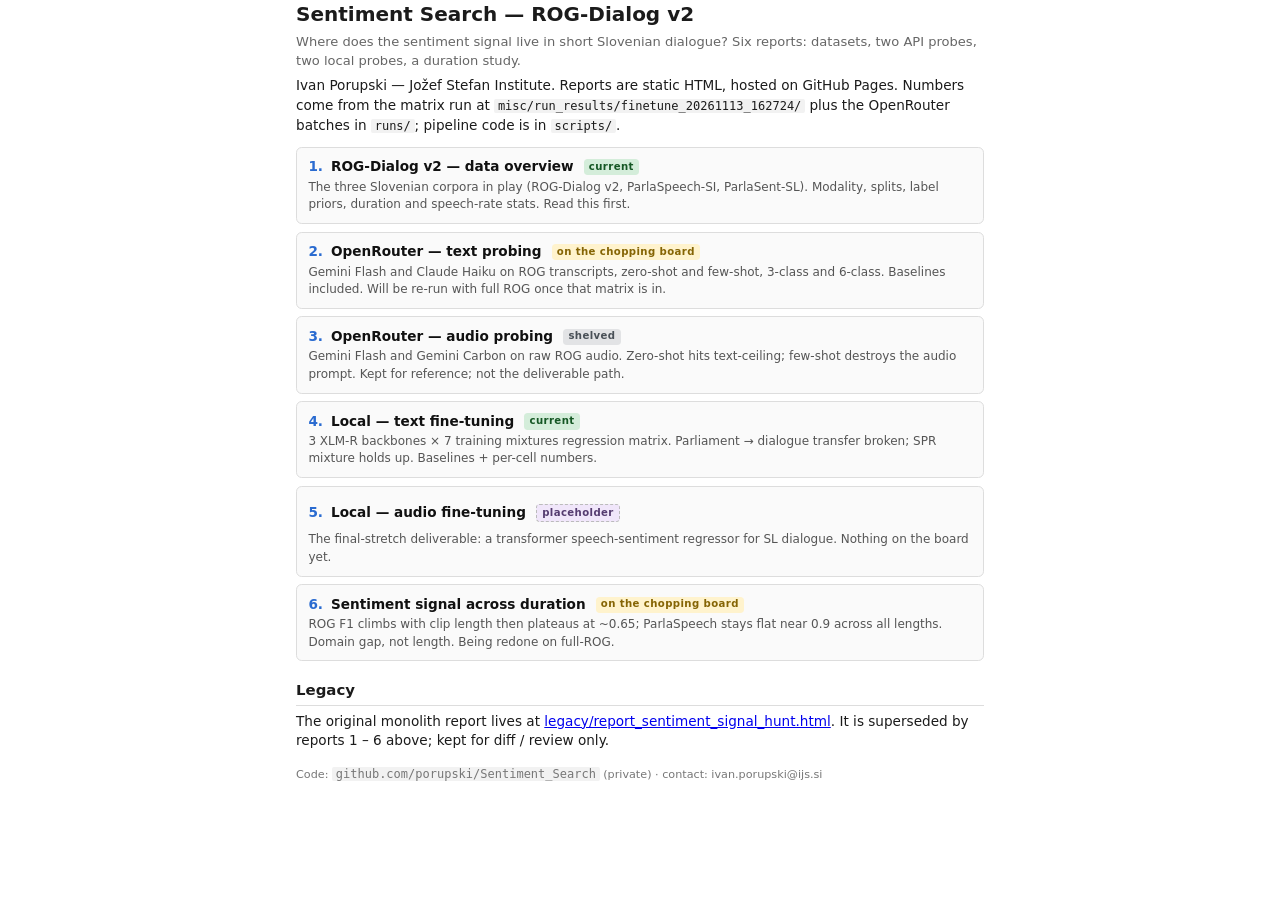
==== docs/index.html @ 240d2a20 "Refactored report into sub-htmls. To be updated as I go." ====
<!doctype html>
<html lang="en">
<head>
<meta charset="utf-8">
<title>Sentiment Search — ROG-Dialog v2 · index</title>
<link rel="stylesheet" href="styles.css">
</head>
<body>

<h1>Sentiment Search — ROG-Dialog v2
  <span class="sub">Where does the sentiment signal live in short Slovenian dialogue?
  Six reports: datasets, two API probes, two local probes, a duration study.</span>
</h1>

<p>Ivan Porupski — Jožef Stefan Institute. Reports are static HTML, hosted on GitHub
Pages. Numbers come from the matrix run at
<code>misc/run_results/finetune_20261113_162724/</code> plus the OpenRouter batches
in <code>runs/</code>; pipeline code is in <code>scripts/</code>.</p>

<div class="report-list">

  <a class="r-card" href="1_rog_dia_v2_data_overview.html">
    <div><span class="r-num">1.</span><span class="r-title">ROG-Dialog v2 — data overview</span>
      <span class="r-tag active">current</span></div>
    <div class="r-gloss">The three Slovenian corpora in play (ROG-Dialog v2, ParlaSpeech-SI, ParlaSent-SL).
      Modality, splits, label priors, duration and speech-rate stats. Read this first.</div>
  </a>

  <a class="r-card" href="2_open_router_probing_text.html">
    <div><span class="r-num">2.</span><span class="r-title">OpenRouter — text probing</span>
      <span class="r-tag chopblock">on the chopping board</span></div>
    <div class="r-gloss">Gemini Flash and Claude Haiku on ROG transcripts, zero-shot and few-shot,
      3-class and 6-class. Baselines included. Will be re-run with full ROG once that matrix is in.</div>
  </a>

  <a class="r-card" href="3_open_router_probing_audio.html">
    <div><span class="r-num">3.</span><span class="r-title">OpenRouter — audio probing</span>
      <span class="r-tag shelved">shelved</span></div>
    <div class="r-gloss">Gemini Flash and Gemini Carbon on raw ROG audio. Zero-shot hits text-ceiling;
      few-shot destroys the audio prompt. Kept for reference; not the deliverable path.</div>
  </a>

  <a class="r-card" href="4_local_text_probing_finetuning.html">
    <div><span class="r-num">4.</span><span class="r-title">Local — text fine-tuning</span>
      <span class="r-tag active">current</span></div>
    <div class="r-gloss">3 XLM-R backbones × 7 training mixtures regression matrix. Parliament → dialogue
      transfer broken; SPR mixture holds up. Baselines + per-cell numbers.</div>
  </a>

  <a class="r-card" href="5_local_audio_probing_finetuning.html">
    <div><span class="r-num">5.</span><span class="r-title">Local — audio fine-tuning</span>
      <span class="r-tag placeholder">placeholder</span></div>
    <div class="r-gloss">The final-stretch deliverable: a transformer speech-sentiment regressor for
      SL dialogue. Nothing on the board yet.</div>
  </a>

  <a class="r-card" href="6_sentiment_signal_in_duration.html">
    <div><span class="r-num">6.</span><span class="r-title">Sentiment signal across duration</span>
      <span class="r-tag chopblock">on the chopping board</span></div>
    <div class="r-gloss">ROG F1 climbs with clip length then plateaus at ~0.65; ParlaSpeech stays
      flat near 0.9 across all lengths. Domain gap, not length. Being redone on full-ROG.</div>
  </a>

</div>

<h2>Legacy</h2>
<p>The original monolith report lives at
<a href="legacy/report_sentiment_signal_hunt.html">legacy/report_sentiment_signal_hunt.html</a>.
It is superseded by reports 1 – 6 above; kept for diff / review only.</p>

<footer>
Code: <code>github.com/porupski/Sentiment_Search</code>
(private) · contact: ivan.porupski@ijs.si
</footer>

</body>
</html>
---- docs/styles.css ----
/* Shared style for the Sentiment-Search docs set.
   One sheet covers index.html plus the numbered report pages. */

@page { size: A4 portrait; margin: 14mm; }

html, body {
    font-family: "Inter", system-ui, -apple-system, Segoe UI, Roboto, sans-serif;
    color: #1b1b1b; background: #fff;
}
body {
    max-width: 182mm; margin: 0 auto; padding: 0 6mm;
    font-size: 10.2pt; line-height: 1.45;
}

h1 { font-size: 15pt; margin: 0 0 1mm 0; font-weight: 650; }
h1 .sub {
    display: block; font-weight: 400; color: #666; font-size: 9.8pt;
    margin-top: 1mm;
}
h2 {
    font-size: 11.2pt; margin: 5mm 0 1.5mm 0;
    padding-bottom: 0.8mm; border-bottom: 1px solid #ddd; font-weight: 600;
}
h3 { font-size: 10.4pt; margin: 3mm 0 1mm 0; font-weight: 600; }

p { margin: 1.5mm 0; }
.finding { font-size: 10.4pt; margin-bottom: 1.5mm; }
.finding strong { color: #111; }

/* Report-set nav bar (top of every split report, plus index) */
.report-nav {
    display: flex; flex-wrap: wrap; gap: 0.8mm 2.4mm;
    font-size: 9pt; color: #555;
    padding: 1.6mm 0 2mm 0; border-bottom: 1px solid #eee;
    margin-bottom: 3mm;
}
.report-nav a { color: #2a6bd0; text-decoration: none; }
.report-nav a:hover { text-decoration: underline; }
.report-nav .current { color: #111; font-weight: 600; }
.report-nav .brand { font-weight: 700; color: #111; margin-right: 1mm; }
.report-nav .sep { color: #bbb; }

/* Tables — visible + pretty. */
table {
    border-collapse: separate; border-spacing: 0;
    width: 100%; font-size: 8.8pt; margin: 1.5mm 0 2mm 0;
    border-radius: 1.5mm; overflow: hidden;
    box-shadow: 0 0.3mm 1.2mm rgba(0,0,0,0.08);
}
thead th {
    background: #2b3645; color: #fff; font-weight: 600;
    padding: 1.6mm 1.6mm; text-align: center;
    border: none; font-size: 8.6pt;
    letter-spacing: 0.02em;
}
thead th.l { text-align: left; }
tbody td {
    padding: 1.3mm 1.6mm; text-align: center;
    border-bottom: 1px solid #ececec;
    border-right: 1px solid #ececec;
}
tbody tr:last-child td { border-bottom: none; }
tbody td:last-child { border-right: none; }
td.l { text-align: left; }
td.model { font-weight: 500; }

/* Heatmap cell colours (background intensity reflects F1). */
.win  { background: #74c69d; font-weight: 700; color: #0a2e1c; }
.good { background: #b7e4c7; }
.mid  { background: #ffe066; }
.meh  { background: #ffb37a; }
.bad  { background: #ff8f8f; }
.warn { background: #ffe5d9; }
.flag { color: #a80000; font-weight: 600; }
tr.baseline td { background: #f4f4f4; color: #555; font-style: italic; }
tr.baseline td.l { color: #333; }
tr.ceiling td { background: #e9f1fc; color: #194a28; font-weight: 600; }
tr.ceiling td.l { color: #111; }

details { margin: 1mm 0 2mm 0; padding: 0; }
details summary {
    cursor: pointer; color: #555; font-size: 9pt;
    padding: 0.6mm 0; user-select: none; list-style: none;
}
details summary::before { content: "▸ "; color: #888; }
details[open] summary::before { content: "▾ "; color: #888; }
details > div.body {
    padding: 1.5mm 0 1mm 4mm; border-left: 2px solid #eee;
    margin-left: 1mm; font-size: 9.3pt; line-height: 1.4;
}
ul { margin: 1.5mm 0; padding-left: 5.5mm; }
li { margin: 1.2mm 0; }
li strong { color: #111; }

/* Dataset cards — three side by side. */
.dataset-grid {
    display: grid; grid-template-columns: 1fr 1fr 1fr;
    gap: 3mm; margin: 2mm 0 3mm 0;
}
.dcard {
    border: 1px solid #d5d5d5; border-radius: 1.5mm;
    padding: 2.5mm 3mm; font-size: 8.8pt; line-height: 1.4;
    background: #fafafa;
}
.dcard h3 {
    font-size: 9.6pt; margin: 0 0 1.5mm 0; font-weight: 600;
    color: #1b1b1b; padding-bottom: 1mm;
    border-bottom: 1px solid #ddd;
}
.dcard h3 .dtag {
    display: inline-block; font-size: 7.6pt; font-weight: 500;
    color: #555; background: #e5e5e5; padding: 0.2mm 1.4mm;
    border-radius: 1mm; margin-left: 1.2mm; vertical-align: middle;
}
/* Modality chips — AUDIO + TEXT banner on each dataset card. */
.modality {
    display: inline-flex; gap: 1mm; margin-bottom: 1.5mm;
}
.modality .m {
    font-size: 7.6pt; font-weight: 700; letter-spacing: 0.04em;
    padding: 0.4mm 1.6mm; border-radius: 1mm;
    color: #fff;
}
.modality .m.audio { background: #c86b2a; }
.modality .m.text  { background: #3a7bbd; }
.modality .m.off   { background: #ccc; color: #666; }

.dcard ul { margin: 0; padding-left: 4mm; }
.dcard li { margin: 0.9mm 0; }
.dcard .kv { color: #555; font-size: 8.4pt; }
.dcard .kv b { color: #1b1b1b; font-weight: 600; }

.deliverable {
    background: #e9f1fc; border-left: 3px solid #2a6bd0;
    padding: 2.2mm 3mm; margin: 2mm 0 2mm 0; font-size: 10.2pt;
    border-radius: 1mm;
}
.hedge {
    background: #fff8e8; border-left: 3px solid #d08b1a;
    padding: 2.2mm 3mm; margin: 1.5mm 0; font-size: 9.8pt;
    border-radius: 1mm;
}
.conclusion {
    background: #eef7ec; border-left: 3px solid #2e8b4d;
    padding: 2.4mm 3mm; margin: 2mm 0 2mm 0; font-size: 10.2pt;
    border-radius: 1mm;
}
.conclusion strong { color: #194a28; }
.placeholder {
    background: #f6f6f6; border: 1px dashed #bbb;
    padding: 4mm 5mm; margin: 2mm 0; border-radius: 2mm;
    color: #555; font-size: 10pt;
}
.placeholder strong { color: #111; }
footer { margin-top: 4mm; color: #777; font-size: 8.4pt; padding-bottom: 6mm; }
code {
    font-family: "JetBrains Mono", Menlo, Consolas, monospace;
    background: #f2f2f2; padding: 0 1mm; font-size: 9pt; border-radius: 0.5mm;
}

/* Index page — report cards. */
.report-list {
    display: grid; grid-template-columns: 1fr; gap: 2mm;
    margin: 3mm 0;
}
.report-list a.r-card {
    display: block; padding: 2.5mm 3mm;
    border: 1px solid #ddd; border-radius: 1.5mm;
    background: #fafafa; text-decoration: none; color: inherit;
}
.report-list a.r-card:hover { background: #f1f5fa; border-color: #2a6bd0; }
.report-list .r-num {
    display: inline-block; width: 6mm; font-weight: 700; color: #2a6bd0;
}
.report-list .r-title { font-weight: 600; color: #111; }
.report-list .r-gloss { color: #555; font-size: 9pt; margin-top: 0.5mm; }
.report-list .r-tag {
    display: inline-block; font-size: 7.6pt; font-weight: 600;
    padding: 0.2mm 1.4mm; border-radius: 1mm; margin-left: 1.5mm;
    vertical-align: middle; letter-spacing: 0.04em;
}
.r-tag.active   { background: #d4edda; color: #155724; }
.r-tag.chopblock{ background: #fff3cd; color: #856404; }
.r-tag.shelved  { background: #e2e3e5; color: #495057; }
.r-tag.placeholder { background: #f0e6fa; color: #553c70; }

img.figure {
    display: block; max-width: 100%; height: auto;
    margin: 2mm auto 1mm auto;
    border: 1px solid #eee; border-radius: 1.5mm;
}
figcaption {
    text-align: center; color: #666; font-size: 8.6pt;
    margin: 0 0 2mm 0;
}
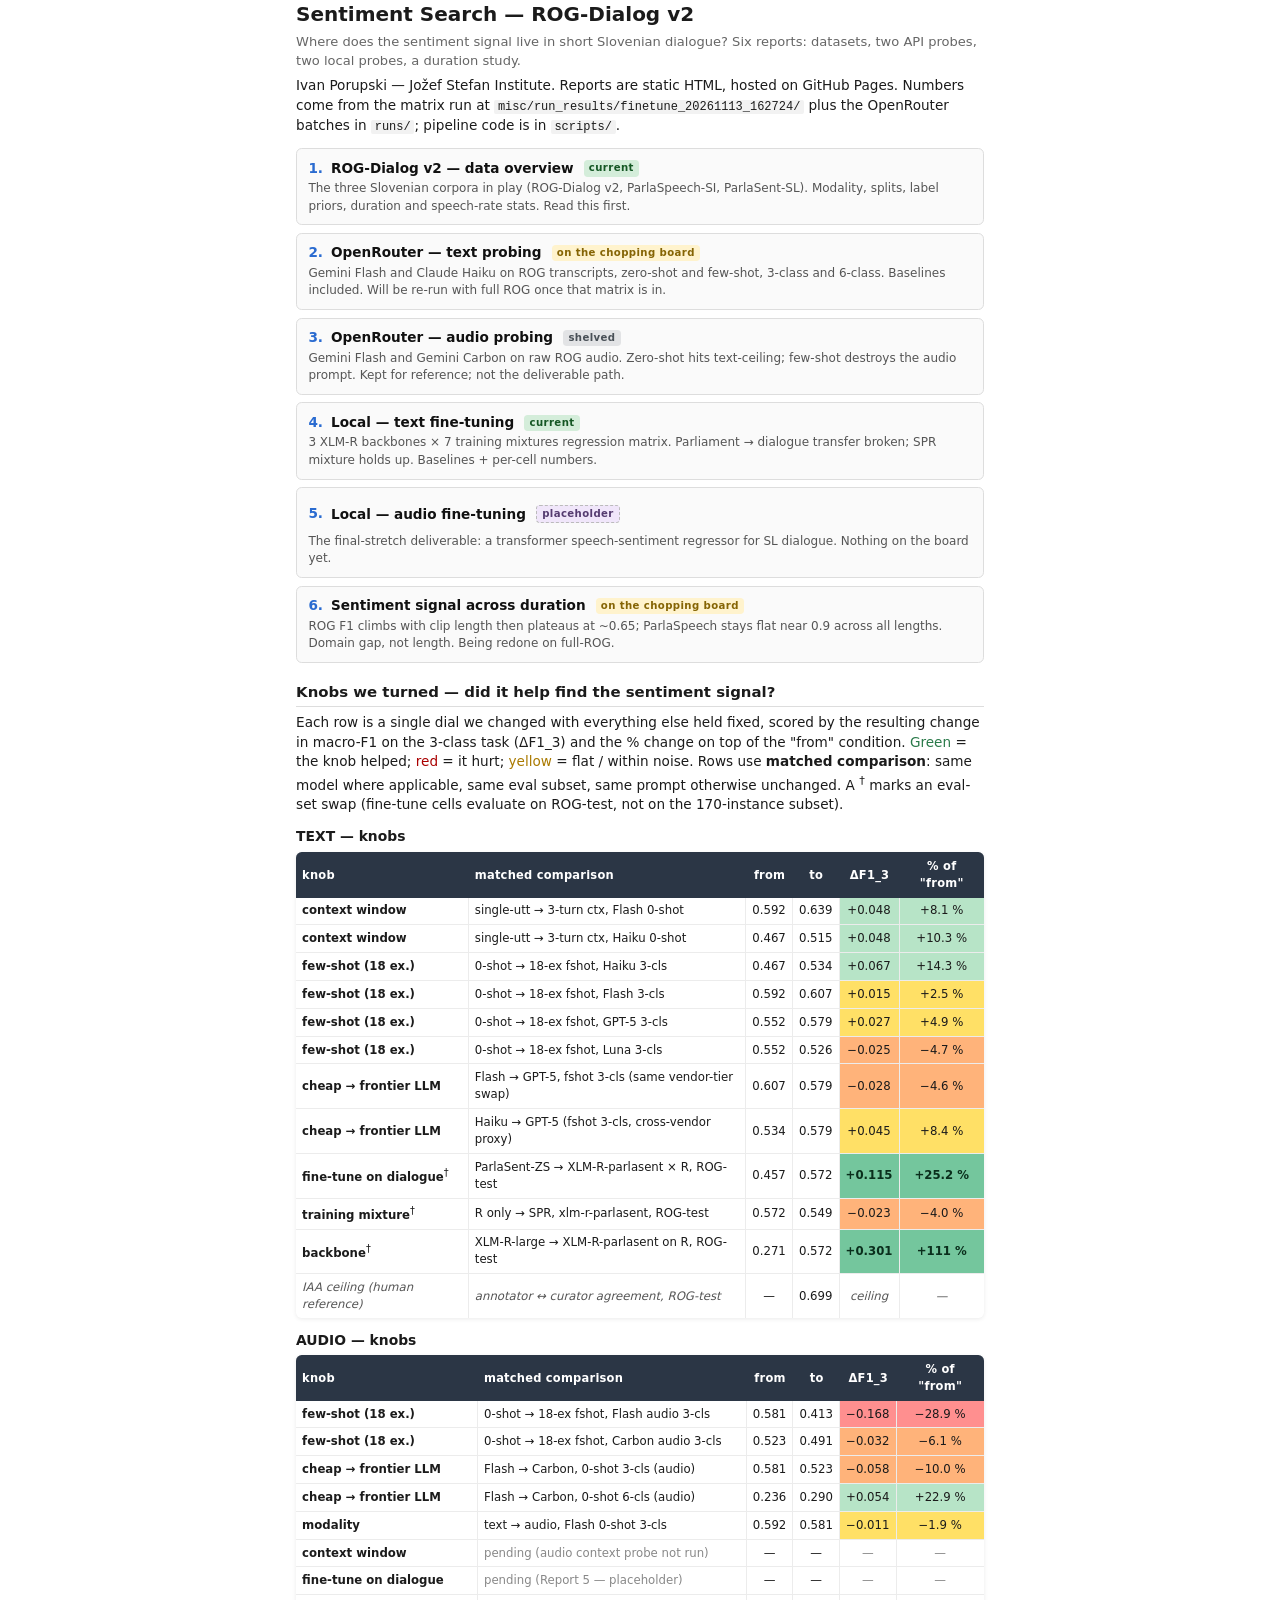
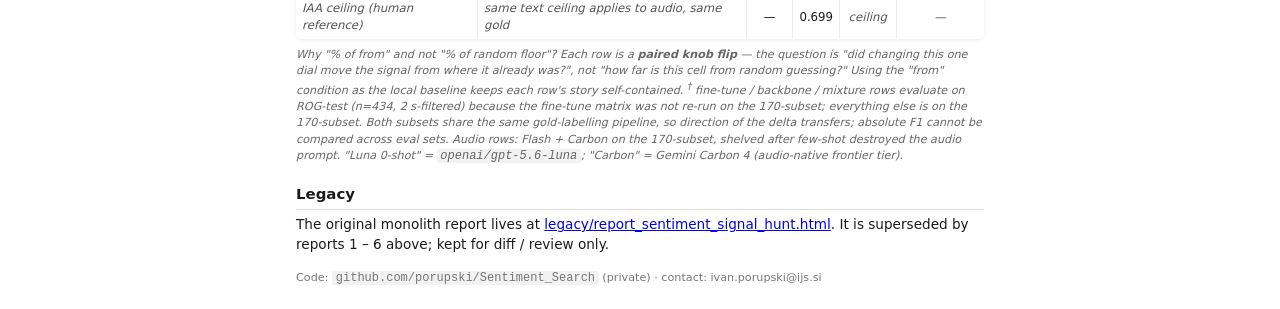
==== commit 6df173f5: "Updated with new context results" ====
--- a/docs/index.html
+++ b/docs/index.html
@@ -63,6 +63,66 @@
 
 </div>
 
+<h2>Knobs we turned — did it help find the sentiment signal?</h2>
+
+<p>Each row is a single dial we changed with everything else held fixed, scored by the resulting change
+in macro-F1 on the 3-class task (ΔF1_3) and the % change on top of the "from" condition.
+<span style="color:#2a7a4a">Green</span> = the knob helped;
+<span style="color:#a00">red</span> = it hurt;
+<span style="color:#aa7a00">yellow</span> = flat / within noise.
+Rows use <strong>matched comparison</strong>: same model where applicable, same eval subset,
+same prompt otherwise unchanged. A <sup>†</sup> marks an eval-set swap (fine-tune cells evaluate
+on ROG-test, not on the 170-instance subset).</p>
+
+<h3>TEXT — knobs</h3>
+<table>
+  <thead>
+    <tr><th class="l">knob</th><th class="l">matched comparison</th><th>from</th><th>to</th><th>ΔF1_3</th><th>% of "from"</th></tr>
+  </thead>
+  <tbody>
+    <tr><td class="l"><strong>context window</strong></td><td class="l">single-utt → 3-turn ctx, Flash 0-shot</td><td>0.592</td><td>0.639</td><td class="good">+0.048</td><td class="good">+8.1 %</td></tr>
+    <tr><td class="l"><strong>context window</strong></td><td class="l">single-utt → 3-turn ctx, Haiku 0-shot</td><td>0.467</td><td>0.515</td><td class="good">+0.048</td><td class="good">+10.3 %</td></tr>
+    <tr><td class="l"><strong>few-shot (18 ex.)</strong></td><td class="l">0-shot → 18-ex fshot, Haiku 3-cls</td><td>0.467</td><td>0.534</td><td class="good">+0.067</td><td class="good">+14.3 %</td></tr>
+    <tr><td class="l"><strong>few-shot (18 ex.)</strong></td><td class="l">0-shot → 18-ex fshot, Flash 3-cls</td><td>0.592</td><td>0.607</td><td class="mid">+0.015</td><td class="mid">+2.5 %</td></tr>
+    <tr><td class="l"><strong>few-shot (18 ex.)</strong></td><td class="l">0-shot → 18-ex fshot, GPT-5 3-cls</td><td>0.552</td><td>0.579</td><td class="mid">+0.027</td><td class="mid">+4.9 %</td></tr>
+    <tr><td class="l"><strong>few-shot (18 ex.)</strong></td><td class="l">0-shot → 18-ex fshot, Luna 3-cls</td><td>0.552</td><td>0.526</td><td class="meh">−0.025</td><td class="meh">−4.7 %</td></tr>
+    <tr><td class="l"><strong>cheap → frontier LLM</strong></td><td class="l">Flash → GPT-5, fshot 3-cls (same vendor-tier swap)</td><td>0.607</td><td>0.579</td><td class="meh">−0.028</td><td class="meh">−4.6 %</td></tr>
+    <tr><td class="l"><strong>cheap → frontier LLM</strong></td><td class="l">Haiku → GPT-5 (fshot 3-cls, cross-vendor proxy)</td><td>0.534</td><td>0.579</td><td class="mid">+0.045</td><td class="mid">+8.4 %</td></tr>
+    <tr><td class="l"><strong>fine-tune on dialogue</strong><sup>†</sup></td><td class="l">ParlaSent-ZS → XLM-R-parlasent × R, ROG-test</td><td>0.457</td><td>0.572</td><td class="win">+0.115</td><td class="win">+25.2 %</td></tr>
+    <tr><td class="l"><strong>training mixture</strong><sup>†</sup></td><td class="l">R only → SPR, xlm-r-parlasent, ROG-test</td><td>0.572</td><td>0.549</td><td class="meh">−0.023</td><td class="meh">−4.0 %</td></tr>
+    <tr><td class="l"><strong>backbone</strong><sup>†</sup></td><td class="l">XLM-R-large → XLM-R-parlasent on R, ROG-test</td><td>0.271</td><td>0.572</td><td class="win">+0.301</td><td class="win">+111 %</td></tr>
+    <tr><td class="l" style="color:#555;"><em>IAA ceiling (human reference)</em></td><td class="l" style="color:#555;"><em>annotator ↔ curator agreement, ROG-test</em></td><td>—</td><td>0.699</td><td style="color:#555;"><em>ceiling</em></td><td style="color:#555;"><em>—</em></td></tr>
+  </tbody>
+</table>
+
+<h3>AUDIO — knobs</h3>
+<table>
+  <thead>
+    <tr><th class="l">knob</th><th class="l">matched comparison</th><th>from</th><th>to</th><th>ΔF1_3</th><th>% of "from"</th></tr>
+  </thead>
+  <tbody>
+    <tr><td class="l"><strong>few-shot (18 ex.)</strong></td><td class="l">0-shot → 18-ex fshot, Flash audio 3-cls</td><td>0.581</td><td>0.413</td><td class="bad">−0.168</td><td class="bad">−28.9 %</td></tr>
+    <tr><td class="l"><strong>few-shot (18 ex.)</strong></td><td class="l">0-shot → 18-ex fshot, Carbon audio 3-cls</td><td>0.523</td><td>0.491</td><td class="meh">−0.032</td><td class="meh">−6.1 %</td></tr>
+    <tr><td class="l"><strong>cheap → frontier LLM</strong></td><td class="l">Flash → Carbon, 0-shot 3-cls (audio)</td><td>0.581</td><td>0.523</td><td class="meh">−0.058</td><td class="meh">−10.0 %</td></tr>
+    <tr><td class="l"><strong>cheap → frontier LLM</strong></td><td class="l">Flash → Carbon, 0-shot 6-cls (audio)</td><td>0.236</td><td>0.290</td><td class="good">+0.054</td><td class="good">+22.9 %</td></tr>
+    <tr><td class="l"><strong>modality</strong></td><td class="l">text → audio, Flash 0-shot 3-cls</td><td>0.592</td><td>0.581</td><td class="mid">−0.011</td><td class="mid">−1.9 %</td></tr>
+    <tr><td class="l"><strong>context window</strong></td><td class="l" style="color:#888;">pending (audio context probe not run)</td><td>—</td><td>—</td><td style="color:#888;">—</td><td style="color:#888;">—</td></tr>
+    <tr><td class="l"><strong>fine-tune on dialogue</strong></td><td class="l" style="color:#888;">pending (Report 5 — placeholder)</td><td>—</td><td>—</td><td style="color:#888;">—</td><td style="color:#888;">—</td></tr>
+    <tr><td class="l" style="color:#555;"><em>IAA ceiling (human reference)</em></td><td class="l" style="color:#555;"><em>same text ceiling applies to audio, same gold</em></td><td>—</td><td>0.699</td><td style="color:#555;"><em>ceiling</em></td><td style="color:#555;"><em>—</em></td></tr>
+  </tbody>
+</table>
+
+<p style="font-size:8.4pt; color:#666;"><em>Why "% of from" and not "% of random floor"? Each row is a
+<strong>paired knob flip</strong> — the question is "did changing this one dial move the signal from where
+it already was?", not "how far is this cell from random guessing?" Using the "from" condition as the
+local baseline keeps each row's story self-contained.
+<sup>†</sup> fine-tune / backbone / mixture rows evaluate on ROG-test (n=434, 2 s-filtered) because
+the fine-tune matrix was not re-run on the 170-subset; everything else is on the 170-subset. Both
+subsets share the same gold-labelling pipeline, so direction of the delta transfers; absolute F1
+cannot be compared across eval sets.
+Audio rows: Flash + Carbon on the 170-subset, shelved after few-shot destroyed the audio prompt.
+"Luna 0-shot" = <code>openai/gpt-5.6-luna</code>; "Carbon" = Gemini Carbon 4 (audio-native frontier tier).</em></p>
+
 <h2>Legacy</h2>
 <p>The original monolith report lives at
 <a href="legacy/report_sentiment_signal_hunt.html">legacy/report_sentiment_signal_hunt.html</a>.
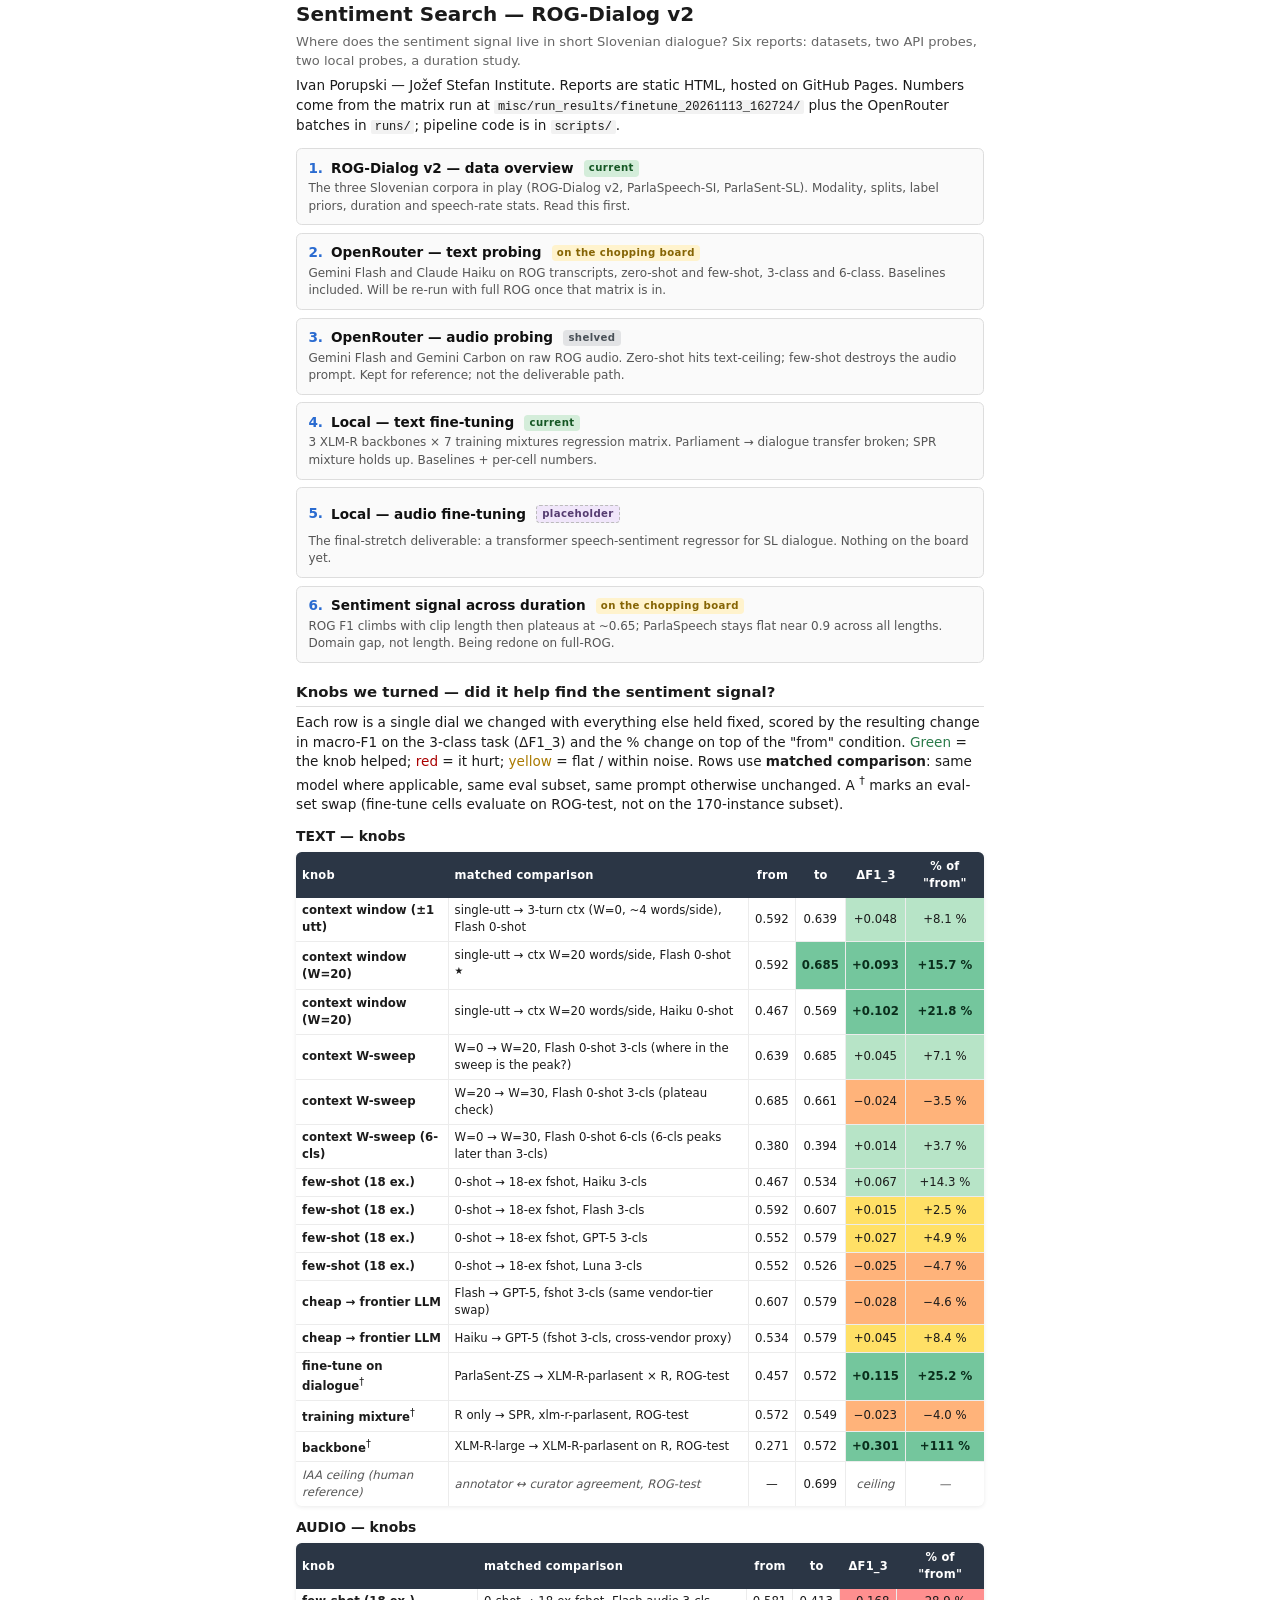
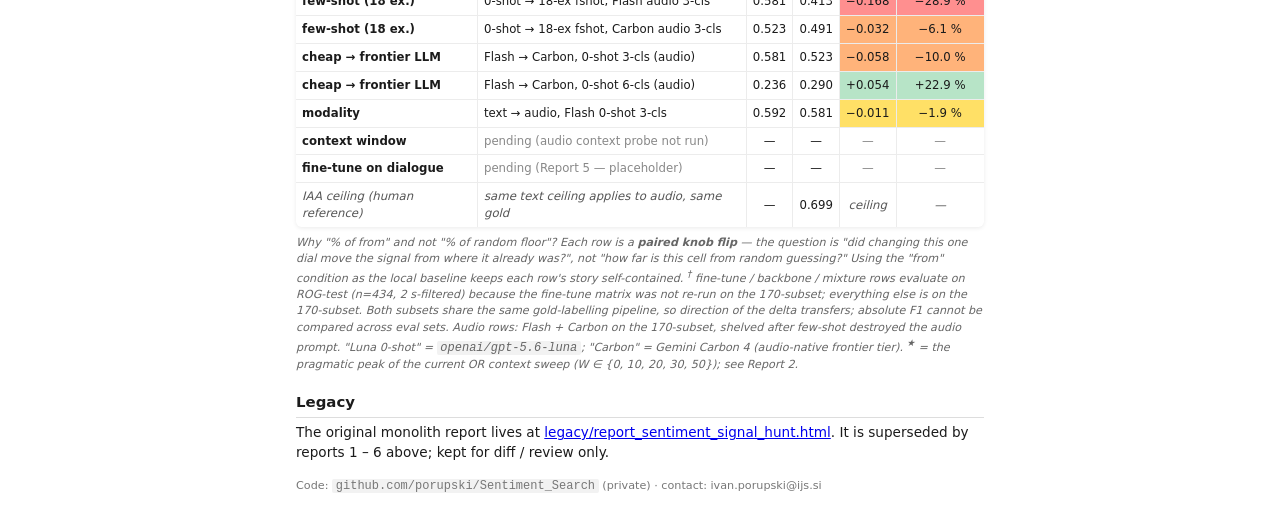
==== commit 0a431e05: "ROG dia (170 subset) done with context (CTX)." ====
--- a/docs/index.html
+++ b/docs/index.html
@@ -80,8 +80,12 @@
     <tr><th class="l">knob</th><th class="l">matched comparison</th><th>from</th><th>to</th><th>ΔF1_3</th><th>% of "from"</th></tr>
   </thead>
   <tbody>
-    <tr><td class="l"><strong>context window</strong></td><td class="l">single-utt → 3-turn ctx, Flash 0-shot</td><td>0.592</td><td>0.639</td><td class="good">+0.048</td><td class="good">+8.1 %</td></tr>
-    <tr><td class="l"><strong>context window</strong></td><td class="l">single-utt → 3-turn ctx, Haiku 0-shot</td><td>0.467</td><td>0.515</td><td class="good">+0.048</td><td class="good">+10.3 %</td></tr>
+    <tr><td class="l"><strong>context window (±1 utt)</strong></td><td class="l">single-utt → 3-turn ctx (W=0, ~4 words/side), Flash 0-shot</td><td>0.592</td><td>0.639</td><td class="good">+0.048</td><td class="good">+8.1 %</td></tr>
+    <tr><td class="l"><strong>context window (W=20)</strong></td><td class="l">single-utt → ctx W=20 words/side, Flash 0-shot <sup>★</sup></td><td>0.592</td><td class="win">0.685</td><td class="win">+0.093</td><td class="win">+15.7 %</td></tr>
+    <tr><td class="l"><strong>context window (W=20)</strong></td><td class="l">single-utt → ctx W=20 words/side, Haiku 0-shot</td><td>0.467</td><td>0.569</td><td class="win">+0.102</td><td class="win">+21.8 %</td></tr>
+    <tr><td class="l"><strong>context W-sweep</strong></td><td class="l">W=0 → W=20, Flash 0-shot 3-cls (where in the sweep is the peak?)</td><td>0.639</td><td>0.685</td><td class="good">+0.045</td><td class="good">+7.1 %</td></tr>
+    <tr><td class="l"><strong>context W-sweep</strong></td><td class="l">W=20 → W=30, Flash 0-shot 3-cls (plateau check)</td><td>0.685</td><td>0.661</td><td class="meh">−0.024</td><td class="meh">−3.5 %</td></tr>
+    <tr><td class="l"><strong>context W-sweep (6-cls)</strong></td><td class="l">W=0 → W=30, Flash 0-shot 6-cls (6-cls peaks later than 3-cls)</td><td>0.380</td><td>0.394</td><td class="good">+0.014</td><td class="good">+3.7 %</td></tr>
     <tr><td class="l"><strong>few-shot (18 ex.)</strong></td><td class="l">0-shot → 18-ex fshot, Haiku 3-cls</td><td>0.467</td><td>0.534</td><td class="good">+0.067</td><td class="good">+14.3 %</td></tr>
     <tr><td class="l"><strong>few-shot (18 ex.)</strong></td><td class="l">0-shot → 18-ex fshot, Flash 3-cls</td><td>0.592</td><td>0.607</td><td class="mid">+0.015</td><td class="mid">+2.5 %</td></tr>
     <tr><td class="l"><strong>few-shot (18 ex.)</strong></td><td class="l">0-shot → 18-ex fshot, GPT-5 3-cls</td><td>0.552</td><td>0.579</td><td class="mid">+0.027</td><td class="mid">+4.9 %</td></tr>
@@ -121,7 +125,8 @@
 subsets share the same gold-labelling pipeline, so direction of the delta transfers; absolute F1
 cannot be compared across eval sets.
 Audio rows: Flash + Carbon on the 170-subset, shelved after few-shot destroyed the audio prompt.
-"Luna 0-shot" = <code>openai/gpt-5.6-luna</code>; "Carbon" = Gemini Carbon 4 (audio-native frontier tier).</em></p>
+"Luna 0-shot" = <code>openai/gpt-5.6-luna</code>; "Carbon" = Gemini Carbon 4 (audio-native frontier tier).
+<sup>★</sup> = the pragmatic peak of the current OR context sweep (W ∈ {0, 10, 20, 30, 50}); see Report 2.</em></p>
 
 <h2>Legacy</h2>
 <p>The original monolith report lives at
--- a/docs/styles.css
+++ b/docs/styles.css
@@ -146,6 +146,17 @@
     border-radius: 1mm;
 }
 .conclusion strong { color: #194a28; }
+/* Short per-test wrap-up — the "did this knob help find the sentiment signal?" one-liner. */
+.init-concl {
+    background: #eef7ec; border-left: 3px solid #2e8b4d;
+    padding: 1.4mm 2.6mm; margin: 1.2mm 0 2mm 0; font-size: 9.6pt;
+    border-radius: 1mm; line-height: 1.35;
+}
+.init-concl strong { color: #194a28; letter-spacing: 0.02em; }
+.init-concl.neg { background: #fbecea; border-left-color: #a03a2a; }
+.init-concl.neg strong { color: #6b2414; }
+.init-concl.flat { background: #fdf7e2; border-left-color: #c89020; }
+.init-concl.flat strong { color: #6a4a08; }
 .placeholder {
     background: #f6f6f6; border: 1px dashed #bbb;
     padding: 4mm 5mm; margin: 2mm 0; border-radius: 2mm;
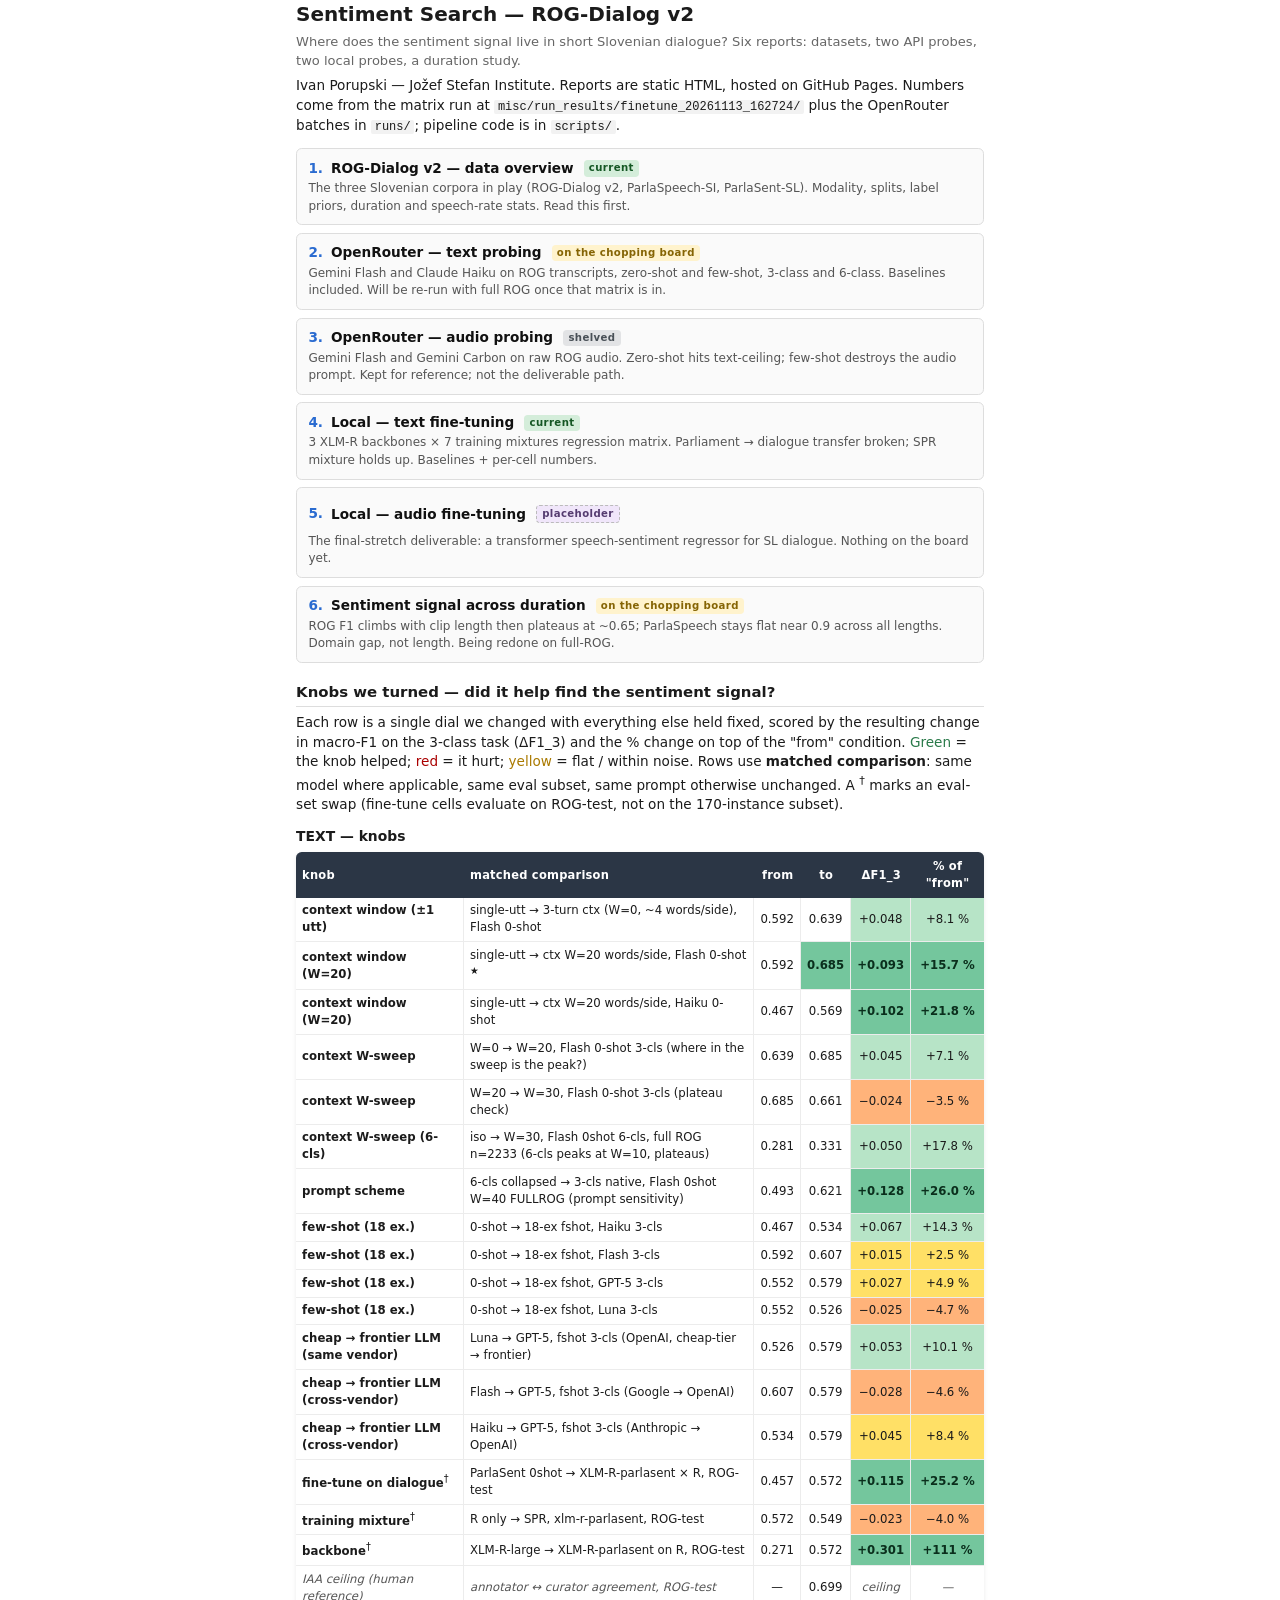
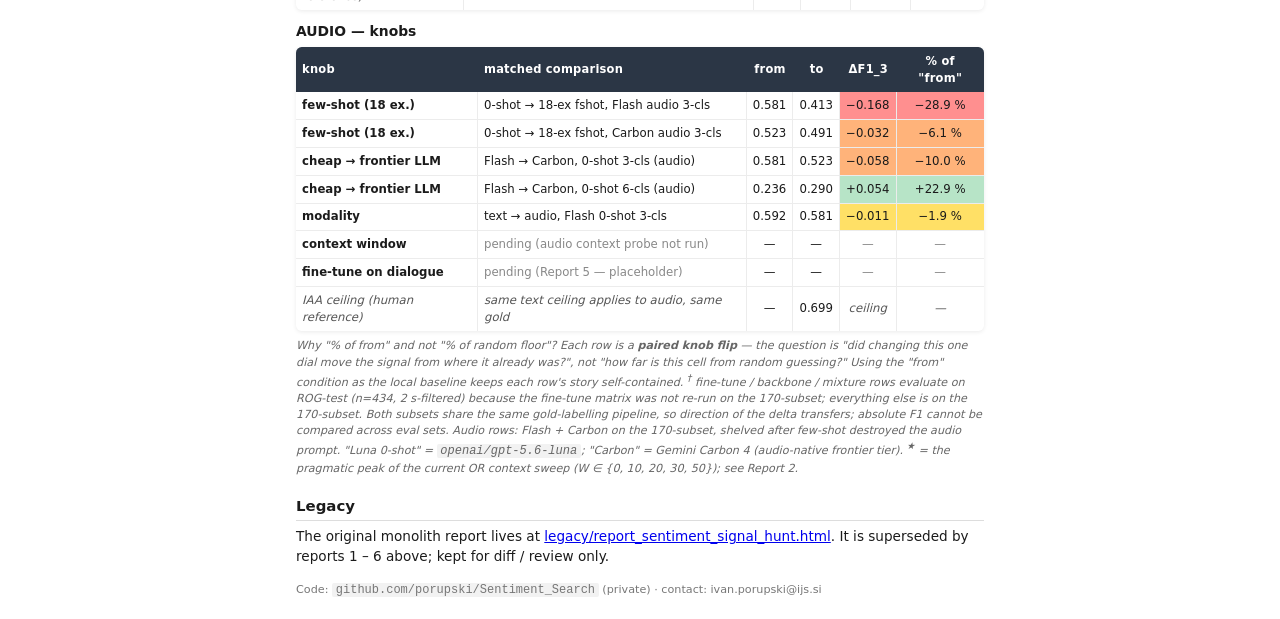
==== commit ab386755: "Big additions (CTX sweep over full ROG), html overhauling and imgs" ====
--- a/docs/index.html
+++ b/docs/index.html
@@ -85,14 +85,16 @@
     <tr><td class="l"><strong>context window (W=20)</strong></td><td class="l">single-utt → ctx W=20 words/side, Haiku 0-shot</td><td>0.467</td><td>0.569</td><td class="win">+0.102</td><td class="win">+21.8 %</td></tr>
     <tr><td class="l"><strong>context W-sweep</strong></td><td class="l">W=0 → W=20, Flash 0-shot 3-cls (where in the sweep is the peak?)</td><td>0.639</td><td>0.685</td><td class="good">+0.045</td><td class="good">+7.1 %</td></tr>
     <tr><td class="l"><strong>context W-sweep</strong></td><td class="l">W=20 → W=30, Flash 0-shot 3-cls (plateau check)</td><td>0.685</td><td>0.661</td><td class="meh">−0.024</td><td class="meh">−3.5 %</td></tr>
-    <tr><td class="l"><strong>context W-sweep (6-cls)</strong></td><td class="l">W=0 → W=30, Flash 0-shot 6-cls (6-cls peaks later than 3-cls)</td><td>0.380</td><td>0.394</td><td class="good">+0.014</td><td class="good">+3.7 %</td></tr>
+    <tr><td class="l"><strong>context W-sweep (6-cls)</strong></td><td class="l">iso → W=30, Flash 0shot 6-cls, full ROG n=2233 (6-cls peaks at W=10, plateaus)</td><td>0.281</td><td>0.331</td><td class="good">+0.050</td><td class="good">+17.8 %</td></tr>
+    <tr><td class="l"><strong>prompt scheme</strong></td><td class="l">6-cls collapsed → 3-cls native, Flash 0shot W=40 FULLROG (prompt sensitivity)</td><td>0.493</td><td>0.621</td><td class="win">+0.128</td><td class="win">+26.0 %</td></tr>
     <tr><td class="l"><strong>few-shot (18 ex.)</strong></td><td class="l">0-shot → 18-ex fshot, Haiku 3-cls</td><td>0.467</td><td>0.534</td><td class="good">+0.067</td><td class="good">+14.3 %</td></tr>
     <tr><td class="l"><strong>few-shot (18 ex.)</strong></td><td class="l">0-shot → 18-ex fshot, Flash 3-cls</td><td>0.592</td><td>0.607</td><td class="mid">+0.015</td><td class="mid">+2.5 %</td></tr>
     <tr><td class="l"><strong>few-shot (18 ex.)</strong></td><td class="l">0-shot → 18-ex fshot, GPT-5 3-cls</td><td>0.552</td><td>0.579</td><td class="mid">+0.027</td><td class="mid">+4.9 %</td></tr>
     <tr><td class="l"><strong>few-shot (18 ex.)</strong></td><td class="l">0-shot → 18-ex fshot, Luna 3-cls</td><td>0.552</td><td>0.526</td><td class="meh">−0.025</td><td class="meh">−4.7 %</td></tr>
-    <tr><td class="l"><strong>cheap → frontier LLM</strong></td><td class="l">Flash → GPT-5, fshot 3-cls (same vendor-tier swap)</td><td>0.607</td><td>0.579</td><td class="meh">−0.028</td><td class="meh">−4.6 %</td></tr>
-    <tr><td class="l"><strong>cheap → frontier LLM</strong></td><td class="l">Haiku → GPT-5 (fshot 3-cls, cross-vendor proxy)</td><td>0.534</td><td>0.579</td><td class="mid">+0.045</td><td class="mid">+8.4 %</td></tr>
-    <tr><td class="l"><strong>fine-tune on dialogue</strong><sup>†</sup></td><td class="l">ParlaSent-ZS → XLM-R-parlasent × R, ROG-test</td><td>0.457</td><td>0.572</td><td class="win">+0.115</td><td class="win">+25.2 %</td></tr>
+    <tr><td class="l"><strong>cheap → frontier LLM (same vendor)</strong></td><td class="l">Luna → GPT-5, fshot 3-cls (OpenAI, cheap-tier → frontier)</td><td>0.526</td><td>0.579</td><td class="good">+0.053</td><td class="good">+10.1 %</td></tr>
+    <tr><td class="l"><strong>cheap → frontier LLM (cross-vendor)</strong></td><td class="l">Flash → GPT-5, fshot 3-cls (Google → OpenAI)</td><td>0.607</td><td>0.579</td><td class="meh">−0.028</td><td class="meh">−4.6 %</td></tr>
+    <tr><td class="l"><strong>cheap → frontier LLM (cross-vendor)</strong></td><td class="l">Haiku → GPT-5, fshot 3-cls (Anthropic → OpenAI)</td><td>0.534</td><td>0.579</td><td class="mid">+0.045</td><td class="mid">+8.4 %</td></tr>
+    <tr><td class="l"><strong>fine-tune on dialogue</strong><sup>†</sup></td><td class="l">ParlaSent 0shot → XLM-R-parlasent × R, ROG-test</td><td>0.457</td><td>0.572</td><td class="win">+0.115</td><td class="win">+25.2 %</td></tr>
     <tr><td class="l"><strong>training mixture</strong><sup>†</sup></td><td class="l">R only → SPR, xlm-r-parlasent, ROG-test</td><td>0.572</td><td>0.549</td><td class="meh">−0.023</td><td class="meh">−4.0 %</td></tr>
     <tr><td class="l"><strong>backbone</strong><sup>†</sup></td><td class="l">XLM-R-large → XLM-R-parlasent on R, ROG-test</td><td>0.271</td><td>0.572</td><td class="win">+0.301</td><td class="win">+111 %</td></tr>
     <tr><td class="l" style="color:#555;"><em>IAA ceiling (human reference)</em></td><td class="l" style="color:#555;"><em>annotator ↔ curator agreement, ROG-test</em></td><td>—</td><td>0.699</td><td style="color:#555;"><em>ceiling</em></td><td style="color:#555;"><em>—</em></td></tr>
--- a/docs/styles.css
+++ b/docs/styles.css
@@ -20,6 +20,10 @@
 h2 {
     font-size: 11.2pt; margin: 5mm 0 1.5mm 0;
     padding-bottom: 0.8mm; border-bottom: 1px solid #ddd; font-weight: 600;
+}
+.entry-date {
+    display: block; font-size: 8.4pt; color: #888; font-weight: 400;
+    margin: -0.4mm 0 2mm 0; letter-spacing: 0.02em;
 }
 h3 { font-size: 10.4pt; margin: 3mm 0 1mm 0; font-weight: 600; }
 
@@ -200,6 +204,8 @@
     margin: 2mm auto 1mm auto;
     border: 1px solid #eee; border-radius: 1.5mm;
 }
+img.figure.small { max-width: 80%; }
+img.figure.tiny  { max-width: 66%; }
 figcaption {
     text-align: center; color: #666; font-size: 8.6pt;
     margin: 0 0 2mm 0;
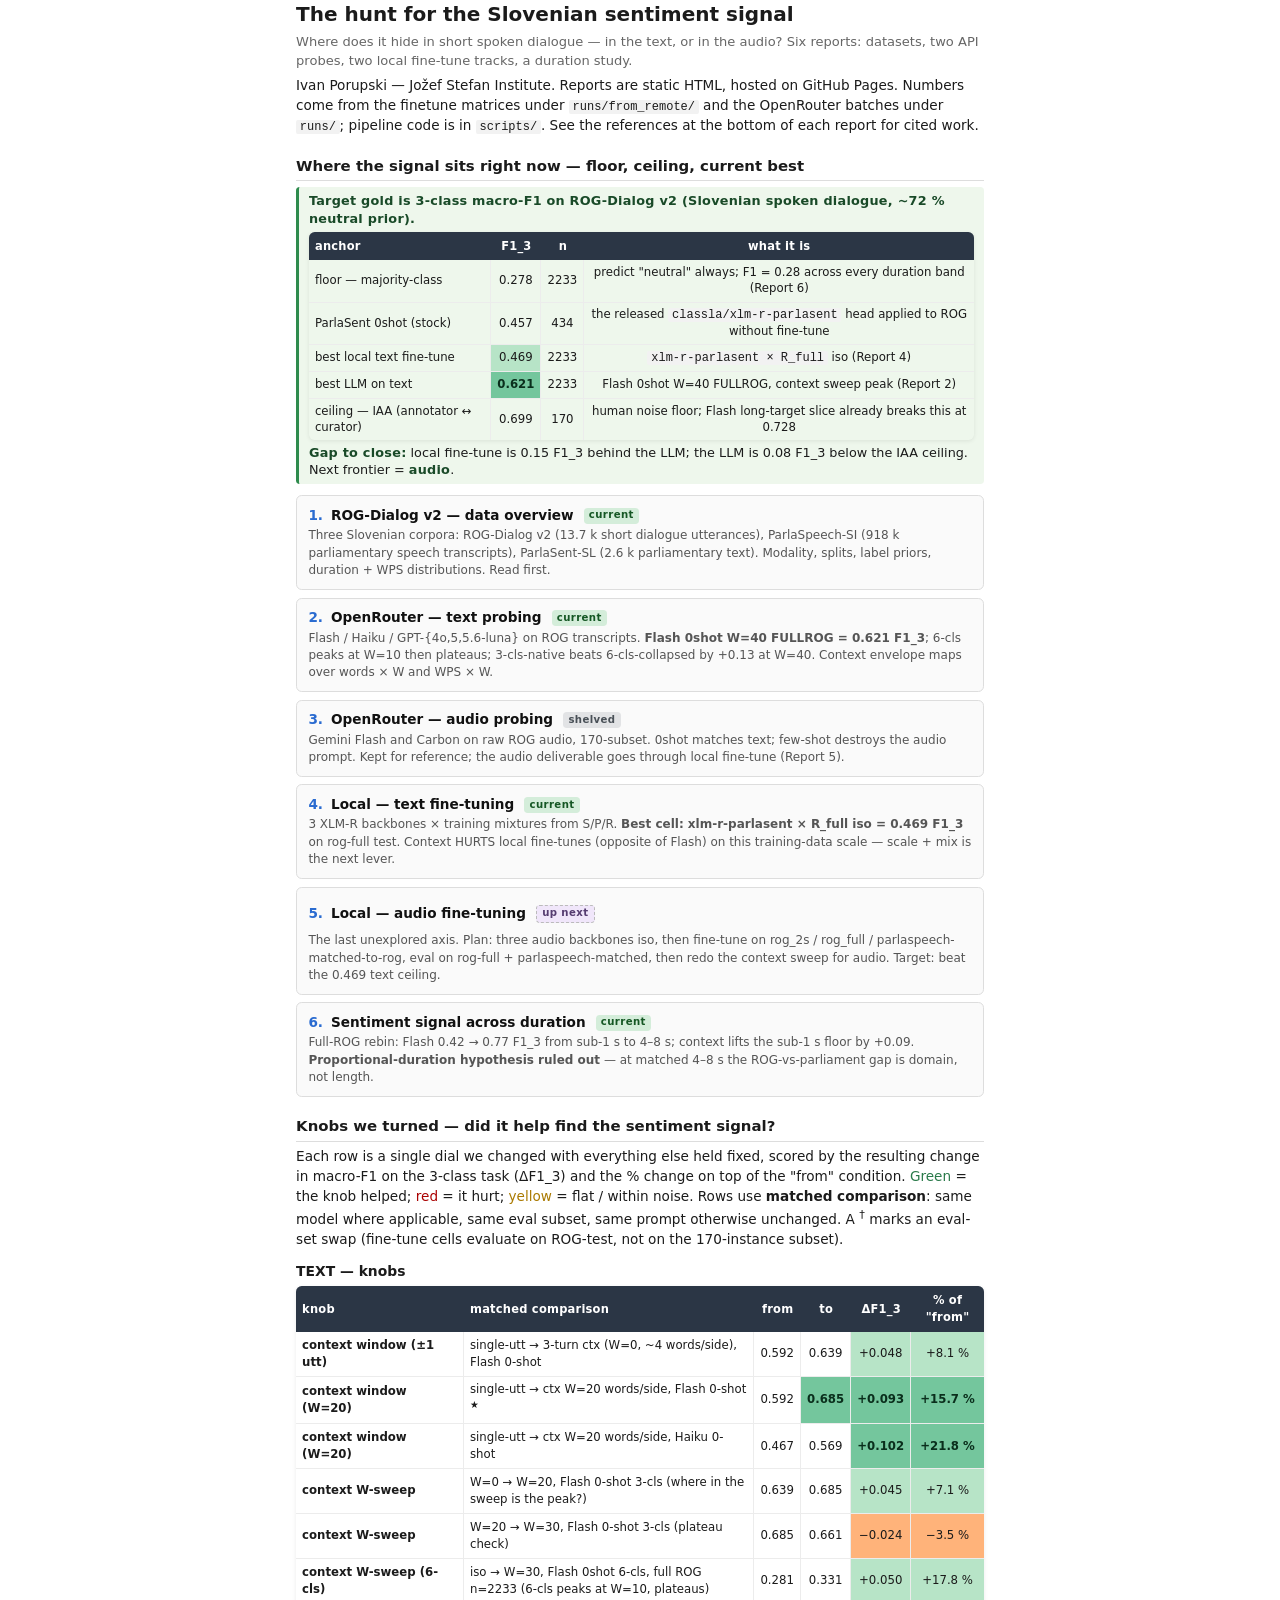
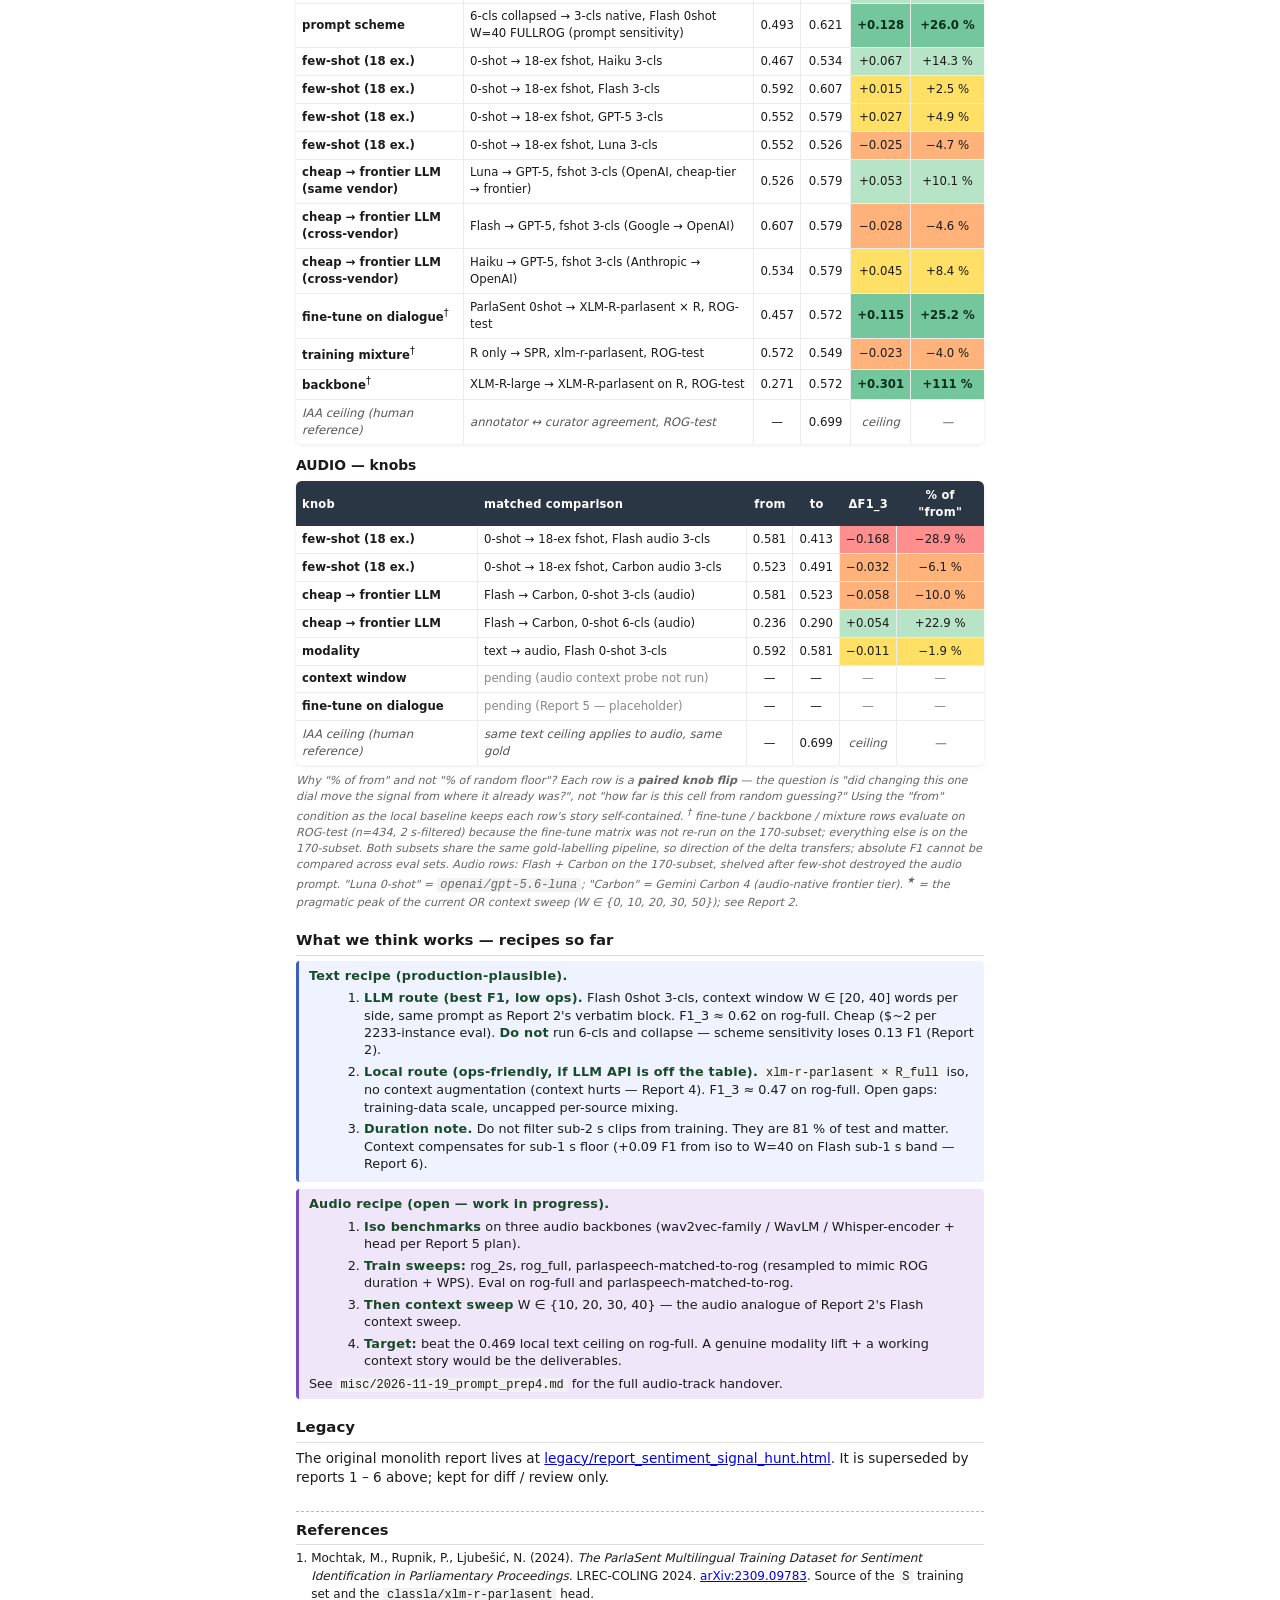
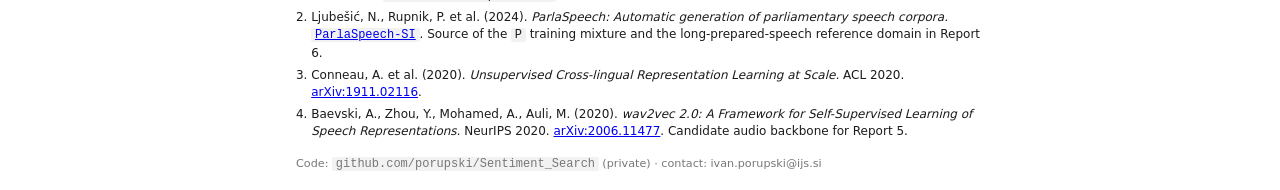
==== commit 6c7e4c61: "Big HTML overhaul to make it visually easier to read" ====
--- a/docs/index.html
+++ b/docs/index.html
@@ -7,58 +7,77 @@
 </head>
 <body>
 
-<h1>Sentiment Search — ROG-Dialog v2
-  <span class="sub">Where does the sentiment signal live in short Slovenian dialogue?
-  Six reports: datasets, two API probes, two local probes, a duration study.</span>
+<h1>The hunt for the Slovenian sentiment signal
+  <span class="sub">Where does it hide in short spoken dialogue — in the text, or in the audio?
+  Six reports: datasets, two API probes, two local fine-tune tracks, a duration study.</span>
 </h1>
 
-<p>Ivan Porupski — Jožef Stefan Institute. Reports are static HTML, hosted on GitHub
-Pages. Numbers come from the matrix run at
-<code>misc/run_results/finetune_20261113_162724/</code> plus the OpenRouter batches
-in <code>runs/</code>; pipeline code is in <code>scripts/</code>.</p>
+<p>Ivan Porupski — Jožef Stefan Institute. Reports are static HTML, hosted on GitHub Pages.
+Numbers come from the finetune matrices under <code>runs/from_remote/</code> and the
+OpenRouter batches under <code>runs/</code>; pipeline code is in <code>scripts/</code>.
+See the references at the bottom of each report for cited work.</p>
+
+<h2>Where the signal sits right now — floor, ceiling, current best</h2>
+
+<div class="init-concl">
+<p style="margin:0 0 1.5mm 0;"><strong>Target gold is 3-class macro-F1 on ROG-Dialog v2 (Slovenian spoken dialogue, ~72 % neutral prior).</strong></p>
+<table style="margin: 0 0 1mm 0;">
+  <thead><tr><th class="l">anchor</th><th>F1_3</th><th>n</th><th>what it is</th></tr></thead>
+  <tbody>
+    <tr><td class="l">floor — majority-class</td><td>0.278</td><td>2233</td><td>predict "neutral" always; F1 = 0.28 across every duration band (Report 6)</td></tr>
+    <tr><td class="l">ParlaSent 0shot (stock)</td><td>0.457</td><td>434</td><td>the released <code>classla/xlm-r-parlasent</code> head applied to ROG without fine-tune</td></tr>
+    <tr><td class="l">best local text fine-tune</td><td class="good">0.469</td><td>2233</td><td><code>xlm-r-parlasent × R_full</code> iso (Report 4)</td></tr>
+    <tr><td class="l">best LLM on text</td><td class="win">0.621</td><td>2233</td><td>Flash 0shot W=40 FULLROG, context sweep peak (Report 2)</td></tr>
+    <tr><td class="l">ceiling — IAA (annotator ↔ curator)</td><td>0.699</td><td>170</td><td>human noise floor; Flash long-target slice already breaks this at 0.728</td></tr>
+  </tbody>
+</table>
+<p style="margin:0;"><strong>Gap to close:</strong> local fine-tune is 0.15 F1_3 behind the LLM; the LLM is 0.08 F1_3 below the IAA ceiling. Next frontier = <strong>audio</strong>.</p>
+</div>
 
 <div class="report-list">
 
   <a class="r-card" href="1_rog_dia_v2_data_overview.html">
     <div><span class="r-num">1.</span><span class="r-title">ROG-Dialog v2 — data overview</span>
       <span class="r-tag active">current</span></div>
-    <div class="r-gloss">The three Slovenian corpora in play (ROG-Dialog v2, ParlaSpeech-SI, ParlaSent-SL).
-      Modality, splits, label priors, duration and speech-rate stats. Read this first.</div>
+    <div class="r-gloss">Three Slovenian corpora: ROG-Dialog v2 (13.7 k short dialogue utterances), ParlaSpeech-SI (918 k parliamentary speech transcripts),
+      ParlaSent-SL (2.6 k parliamentary text). Modality, splits, label priors, duration + WPS distributions. Read first.</div>
   </a>
 
   <a class="r-card" href="2_open_router_probing_text.html">
     <div><span class="r-num">2.</span><span class="r-title">OpenRouter — text probing</span>
-      <span class="r-tag chopblock">on the chopping board</span></div>
-    <div class="r-gloss">Gemini Flash and Claude Haiku on ROG transcripts, zero-shot and few-shot,
-      3-class and 6-class. Baselines included. Will be re-run with full ROG once that matrix is in.</div>
+      <span class="r-tag active">current</span></div>
+    <div class="r-gloss">Flash / Haiku / GPT-{4o,5,5.6-luna} on ROG transcripts.
+      <strong>Flash 0shot W=40 FULLROG = 0.621 F1_3</strong>; 6-cls peaks at W=10 then plateaus;
+      3-cls-native beats 6-cls-collapsed by +0.13 at W=40. Context envelope maps over words × W and WPS × W.</div>
   </a>
 
   <a class="r-card" href="3_open_router_probing_audio.html">
     <div><span class="r-num">3.</span><span class="r-title">OpenRouter — audio probing</span>
       <span class="r-tag shelved">shelved</span></div>
-    <div class="r-gloss">Gemini Flash and Gemini Carbon on raw ROG audio. Zero-shot hits text-ceiling;
-      few-shot destroys the audio prompt. Kept for reference; not the deliverable path.</div>
+    <div class="r-gloss">Gemini Flash and Carbon on raw ROG audio, 170-subset. 0shot matches text; few-shot destroys the audio prompt.
+      Kept for reference; the audio deliverable goes through local fine-tune (Report 5).</div>
   </a>
 
   <a class="r-card" href="4_local_text_probing_finetuning.html">
     <div><span class="r-num">4.</span><span class="r-title">Local — text fine-tuning</span>
       <span class="r-tag active">current</span></div>
-    <div class="r-gloss">3 XLM-R backbones × 7 training mixtures regression matrix. Parliament → dialogue
-      transfer broken; SPR mixture holds up. Baselines + per-cell numbers.</div>
+    <div class="r-gloss">3 XLM-R backbones × training mixtures from S/P/R.
+      <strong>Best cell: xlm-r-parlasent × R_full iso = 0.469 F1_3</strong> on rog-full test.
+      Context HURTS local fine-tunes (opposite of Flash) on this training-data scale — scale + mix is the next lever.</div>
   </a>
 
   <a class="r-card" href="5_local_audio_probing_finetuning.html">
     <div><span class="r-num">5.</span><span class="r-title">Local — audio fine-tuning</span>
-      <span class="r-tag placeholder">placeholder</span></div>
-    <div class="r-gloss">The final-stretch deliverable: a transformer speech-sentiment regressor for
-      SL dialogue. Nothing on the board yet.</div>
+      <span class="r-tag placeholder">up next</span></div>
+    <div class="r-gloss">The last unexplored axis. Plan: three audio backbones iso, then fine-tune on rog_2s / rog_full /
+      parlaspeech-matched-to-rog, eval on rog-full + parlaspeech-matched, then redo the context sweep for audio. Target: beat the 0.469 text ceiling.</div>
   </a>
 
   <a class="r-card" href="6_sentiment_signal_in_duration.html">
     <div><span class="r-num">6.</span><span class="r-title">Sentiment signal across duration</span>
-      <span class="r-tag chopblock">on the chopping board</span></div>
-    <div class="r-gloss">ROG F1 climbs with clip length then plateaus at ~0.65; ParlaSpeech stays
-      flat near 0.9 across all lengths. Domain gap, not length. Being redone on full-ROG.</div>
+      <span class="r-tag active">current</span></div>
+    <div class="r-gloss">Full-ROG rebin: Flash 0.42 → 0.77 F1_3 from sub-1 s to 4–8 s; context lifts the sub-1 s floor by +0.09.
+      <strong>Proportional-duration hypothesis ruled out</strong> — at matched 4–8 s the ROG-vs-parliament gap is domain, not length.</div>
   </a>
 
 </div>
@@ -130,11 +149,57 @@
 "Luna 0-shot" = <code>openai/gpt-5.6-luna</code>; "Carbon" = Gemini Carbon 4 (audio-native frontier tier).
 <sup>★</sup> = the pragmatic peak of the current OR context sweep (W ∈ {0, 10, 20, 30, 50}); see Report 2.</em></p>
 
+<h2>What we think works — recipes so far</h2>
+
+<div class="init-concl" style="background:#eef3ff; border-left-color:#3a60c0;">
+  <p style="margin:0 0 1.5mm 0;"><strong>Text recipe (production-plausible).</strong></p>
+  <ol style="margin:0 0 0 4mm;">
+    <li><strong>LLM route (best F1, low ops).</strong> Flash 0shot 3-cls, context window W ∈ [20, 40] words per side, same prompt as Report 2's verbatim block.
+      F1_3 ≈ 0.62 on rog-full. Cheap ($~2 per 2233-instance eval). <strong>Do not</strong> run 6-cls and collapse — scheme sensitivity loses 0.13 F1 (Report 2).</li>
+    <li><strong>Local route (ops-friendly, if LLM API is off the table).</strong>
+      <code>xlm-r-parlasent × R_full</code> iso, no context augmentation (context hurts — Report 4).
+      F1_3 ≈ 0.47 on rog-full. Open gaps: training-data scale, uncapped per-source mixing.</li>
+    <li><strong>Duration note.</strong> Do not filter sub-2 s clips from training. They are 81 % of test and matter.
+      Context compensates for sub-1 s floor (+0.09 F1 from iso to W=40 on Flash sub-1 s band — Report 6).</li>
+  </ol>
+</div>
+
+<div class="init-concl" style="background:#f0e6fa; border-left-color:#7a4bc2;">
+  <p style="margin:0 0 1.5mm 0;"><strong>Audio recipe (open — work in progress).</strong></p>
+  <ol style="margin:0 0 0 4mm;">
+    <li><strong>Iso benchmarks</strong> on three audio backbones (wav2vec-family / WavLM / Whisper-encoder + head per Report 5 plan).</li>
+    <li><strong>Train sweeps:</strong> rog_2s, rog_full, parlaspeech-matched-to-rog (resampled to mimic ROG duration + WPS). Eval on rog-full and parlaspeech-matched-to-rog.</li>
+    <li><strong>Then context sweep</strong> W ∈ {10, 20, 30, 40} — the audio analogue of Report 2's Flash context sweep.</li>
+    <li><strong>Target:</strong> beat the 0.469 local text ceiling on rog-full. A genuine modality lift + a working context story would be the deliverables.</li>
+  </ol>
+  <p style="margin:1.5mm 0 0 0;">See <code>misc/2026-11-19_prompt_prep4.md</code> for the full audio-track handover.</p>
+</div>
+
 <h2>Legacy</h2>
 <p>The original monolith report lives at
 <a href="legacy/report_sentiment_signal_hunt.html">legacy/report_sentiment_signal_hunt.html</a>.
 It is superseded by reports 1 – 6 above; kept for diff / review only.</p>
 
+<section class="bib">
+  <h2>References</h2>
+  <ol>
+    <li id="bib-parlasent">Mochtak, M., Rupnik, P., Ljubešić, N. (2024).
+      <em>The ParlaSent Multilingual Training Dataset for Sentiment Identification in Parliamentary Proceedings.</em>
+      LREC-COLING 2024. <a href="https://arxiv.org/abs/2309.09783">arXiv:2309.09783</a>.
+      Source of the <code>S</code> training set and the <code>classla/xlm-r-parlasent</code> head.</li>
+    <li id="bib-parlaspeech">Ljubešić, N., Rupnik, P. et al. (2024).
+      <em>ParlaSpeech: Automatic generation of parliamentary speech corpora.</em>
+      <a href="http://hdl.handle.net/11356/1834"><code>ParlaSpeech-SI</code></a>.
+      Source of the <code>P</code> training mixture and the long-prepared-speech reference domain in Report 6.</li>
+    <li id="bib-xlmr">Conneau, A. et al. (2020).
+      <em>Unsupervised Cross-lingual Representation Learning at Scale.</em>
+      ACL 2020. <a href="https://arxiv.org/abs/1911.02116">arXiv:1911.02116</a>.</li>
+    <li id="bib-wav2vec">Baevski, A., Zhou, Y., Mohamed, A., Auli, M. (2020).
+      <em>wav2vec 2.0: A Framework for Self-Supervised Learning of Speech Representations.</em>
+      NeurIPS 2020. <a href="https://arxiv.org/abs/2006.11477">arXiv:2006.11477</a>. Candidate audio backbone for Report 5.</li>
+  </ol>
+</section>
+
 <footer>
 Code: <code>github.com/porupski/Sentiment_Search</code>
 (private) · contact: ivan.porupski@ijs.si
--- a/docs/styles.css
+++ b/docs/styles.css
@@ -210,3 +210,29 @@
     text-align: center; color: #666; font-size: 8.6pt;
     margin: 0 0 2mm 0;
 }
+
+/* Side-by-side figure pair: two 3-D envelopes placed next to each other. */
+.fig-pair {
+    display: grid; grid-template-columns: 1fr 1fr; gap: 4mm;
+    margin: 2mm 0 2mm 0;
+}
+.fig-pair figure { margin: 0; }
+.fig-pair img.figure { width: 100%; max-width: 100%; margin: 0 auto 1mm auto; }
+.fig-pair figcaption { text-align: left; }
+
+/* Narrative paragraph under a table — regular text (not the gray metadata style)
+   for interpretations/conclusions that previously got buried in the italic caption. */
+p.narrative { font-size: 10pt; margin: 2mm 0 3mm 0; }
+p.narrative strong { color: #0a2e1c; }
+
+/* Table caption: short, visible, above the table — used to introduce what the table shows. */
+p.table-cap { font-size: 10pt; font-weight: 600; margin: 3mm 0 1mm 0; }
+
+/* Backbone-family separator row in the local-text matrix table. */
+tr.family-gap td { border-top: 2.5mm solid transparent; padding: 0; height: 2.5mm; }
+
+/* Bibliography block at the bottom of each report. */
+section.bib { margin-top: 6mm; padding-top: 2mm; border-top: 1px dashed #bbb; }
+section.bib h2 { font-size: 11pt; margin: 0 0 1.5mm 0; }
+section.bib ol { font-size: 9pt; margin: 0 0 0 4mm; padding: 0; }
+section.bib ol li { margin-bottom: 1.2mm; }
